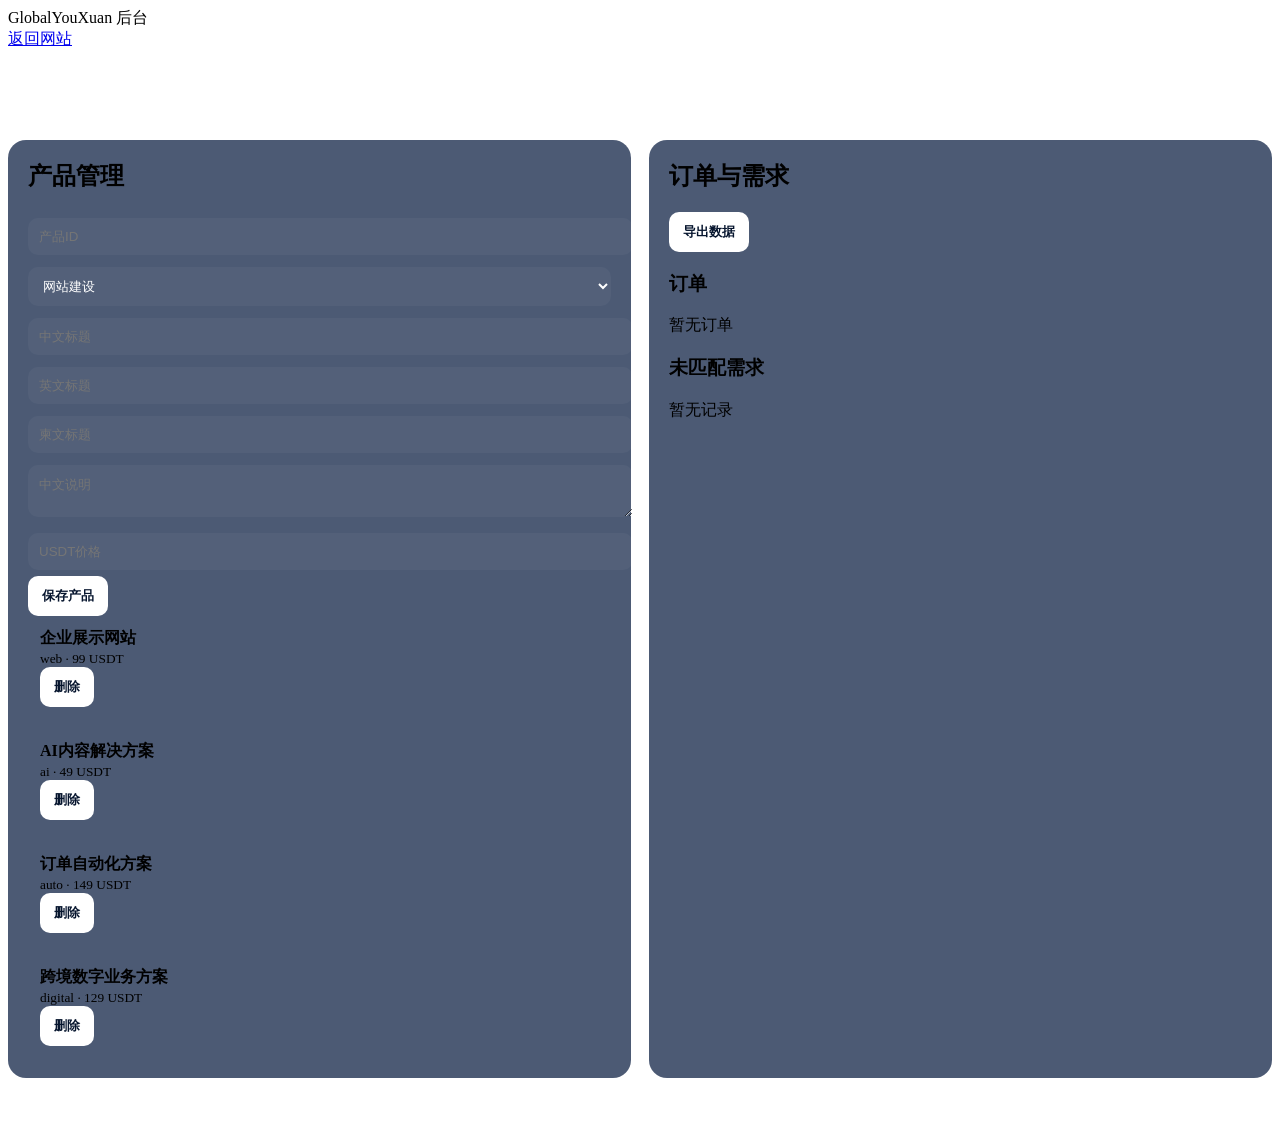
==== admin.html @ dd8f0b47 "Add files via upload" ====
<!doctype html><html lang="zh-CN"><head><meta charset="utf-8"><meta name="viewport" content="width=device-width,initial-scale=1"><title>GlobalYouXuan 后台</title><link rel="stylesheet" href="assets/style.css"><style>
.admin{padding:90px 0 40px}.admin-grid{display:grid;grid-template-columns:1fr 1fr;gap:18px}.panel{border:1px solid var(--line);border-radius:18px;padding:20px;background:rgba(7,27,63,.72)}.panel h2{margin-top:0}.panel input,.panel textarea,.panel select{width:100%;padding:11px;border-radius:10px;border:1px solid var(--line);background:rgba(255,255,255,.04);color:white;margin:6px 0}.panel button{padding:11px 14px;border-radius:10px;border:0;background:white;color:#06152e;font-weight:700}.list{display:grid;gap:10px}.row{border:1px solid var(--line);border-radius:12px;padding:12px}.row small{color:var(--muted)}@media(max-width:800px){.admin-grid{grid-template-columns:1fr}}
</style></head><body><header><div class="wrap"><div class="brand">GlobalYouXuan 后台</div><a href="index.html">返回网站</a></div></header><main class="admin"><div class="wrap"><div class="admin-grid">
<section class="panel"><h2>产品管理</h2><form id="productForm"><input name="id" placeholder="产品ID" required><select name="category"><option value="web">网站建设</option><option value="ai">人工智能</option><option value="auto">自动化运营</option><option value="digital">数字化方案</option></select><input name="titleZh" placeholder="中文标题" required><input name="titleEn" placeholder="英文标题"><input name="titleKm" placeholder="柬文标题"><textarea name="descZh" placeholder="中文说明"></textarea><input name="price" type="number" placeholder="USDT价格" required><button>保存产品</button></form><div class="list" id="productList"></div></section>
<section class="panel"><h2>订单与需求</h2><button onclick="exportData()">导出数据</button><h3>订单</h3><div class="list" id="orders"></div><h3>未匹配需求</h3><div class="list" id="demands"></div></section>
</div></div></main><script>
const seed=[{"id": "web-starter", "category": "web", "price": 99, "title": {"zh": "企业展示网站", "en": "Business Showcase Website", "km": "គេហទំព័របង្ហាញអាជីវកម្ម"}, "desc": {"zh": "适合品牌展示、联系方式、业务介绍与移动端访问。", "en": "For brand presentation, contact details, services and mobile access.", "km": "សម្រាប់បង្ហាញម៉ាក ព័ត៌មានទំនាក់ទំនង សេវាកម្ម និងការប្រើប្រាស់លើទូរស័ព្ទ។"}}, {"id": "ai-content", "category": "ai", "price": 49, "title": {"zh": "AI内容解决方案", "en": "AI Content Solution", "km": "ដំណោះស្រាយមាតិកា AI"}, "desc": {"zh": "用于文案、图片提示词、客服回复与内容生产。", "en": "For copywriting, image prompts, customer replies and content production.", "km": "សម្រាប់សរសេរមាតិកា prompt រូបភាព ឆ្លើយតបអតិថិជន និងផលិតមាតិកា។"}}, {"id": "automation-order", "category": "auto", "price": 149, "title": {"zh": "订单自动化方案", "en": "Order Automation Solution", "km": "ដំណោះស្រាយស្វ័យប្រវត្តិកម្មការបញ្ជាទិញ"}, "desc": {"zh": "自动收集需求、发送通知、整理订单与交付信息。", "en": "Collects requests, sends alerts and organises orders and delivery.", "km": "ប្រមូលតម្រូវការ ផ្ញើការជូនដំណឹង និងរៀបចំការបញ្ជាទិញ និងការបញ្ជូន។"}}, {"id": "digital-global", "category": "digital", "price": 129, "title": {"zh": "跨境数字业务方案", "en": "Cross-border Digital Business", "km": "ដំណោះស្រាយអាជីវកម្មឌីជីថលឆ្លងដែន"}, "desc": {"zh": "适合数字产品展示、咨询、下单与自动交付。", "en": "For digital product display, enquiry, ordering and delivery.", "km": "សម្រាប់បង្ហាញផលិតផលឌីជីថល សាកសួរ បញ្ជាទិញ និងបញ្ជូន។"}}];let products=JSON.parse(localStorage.getItem("gyx_products")||JSON.stringify(seed));
function save(){localStorage.setItem("gyx_products",JSON.stringify(products));render()}
function render(){document.getElementById("productList").innerHTML=products.map(p=>`<div class="row"><b>${p.title.zh}</b><br><small>${p.category} · ${p.price} USDT</small><br><button onclick="delP('${p.id}')">删除</button></div>`).join("");const orders=JSON.parse(localStorage.getItem("gyx_orders")||"[]");document.getElementById("orders").innerHTML=orders.length?orders.map(o=>`<div class="row"><b>${o.product||"咨询"}</b><br><small>${o.name||""} · ${o.contact||""}</small><p>${o.need||""}</p></div>`).join(""):"暂无订单";const d=JSON.parse(localStorage.getItem("gyx_demands")||"[]");document.getElementById("demands").innerHTML=d.length?d.map(x=>`<div class="row">${x.q}<br><small>${x.date}</small></div>`).join(""):"暂无记录"}
function delP(id){products=products.filter(p=>p.id!==id);save()}
document.getElementById("productForm").onsubmit=e=>{e.preventDefault();const f=new FormData(e.target);const p={id:f.get("id"),category:f.get("category"),price:Number(f.get("price")),title:{zh:f.get("titleZh"),en:f.get("titleEn")||f.get("titleZh"),km:f.get("titleKm")||f.get("titleZh")},desc:{zh:f.get("descZh"),en:f.get("descZh"),km:f.get("descZh")}};products=products.filter(x=>x.id!==p.id);products.push(p);save();e.target.reset()}
function exportData(){const data={products,orders:JSON.parse(localStorage.getItem("gyx_orders")||"[]"),demands:JSON.parse(localStorage.getItem("gyx_demands")||"[]")};const a=document.createElement("a");a.href=URL.createObjectURL(new Blob([JSON.stringify(data,null,2)],{type:"application/json"}));a.download="GlobalYouXuan-data.json";a.click()}
render()
</script></body></html>
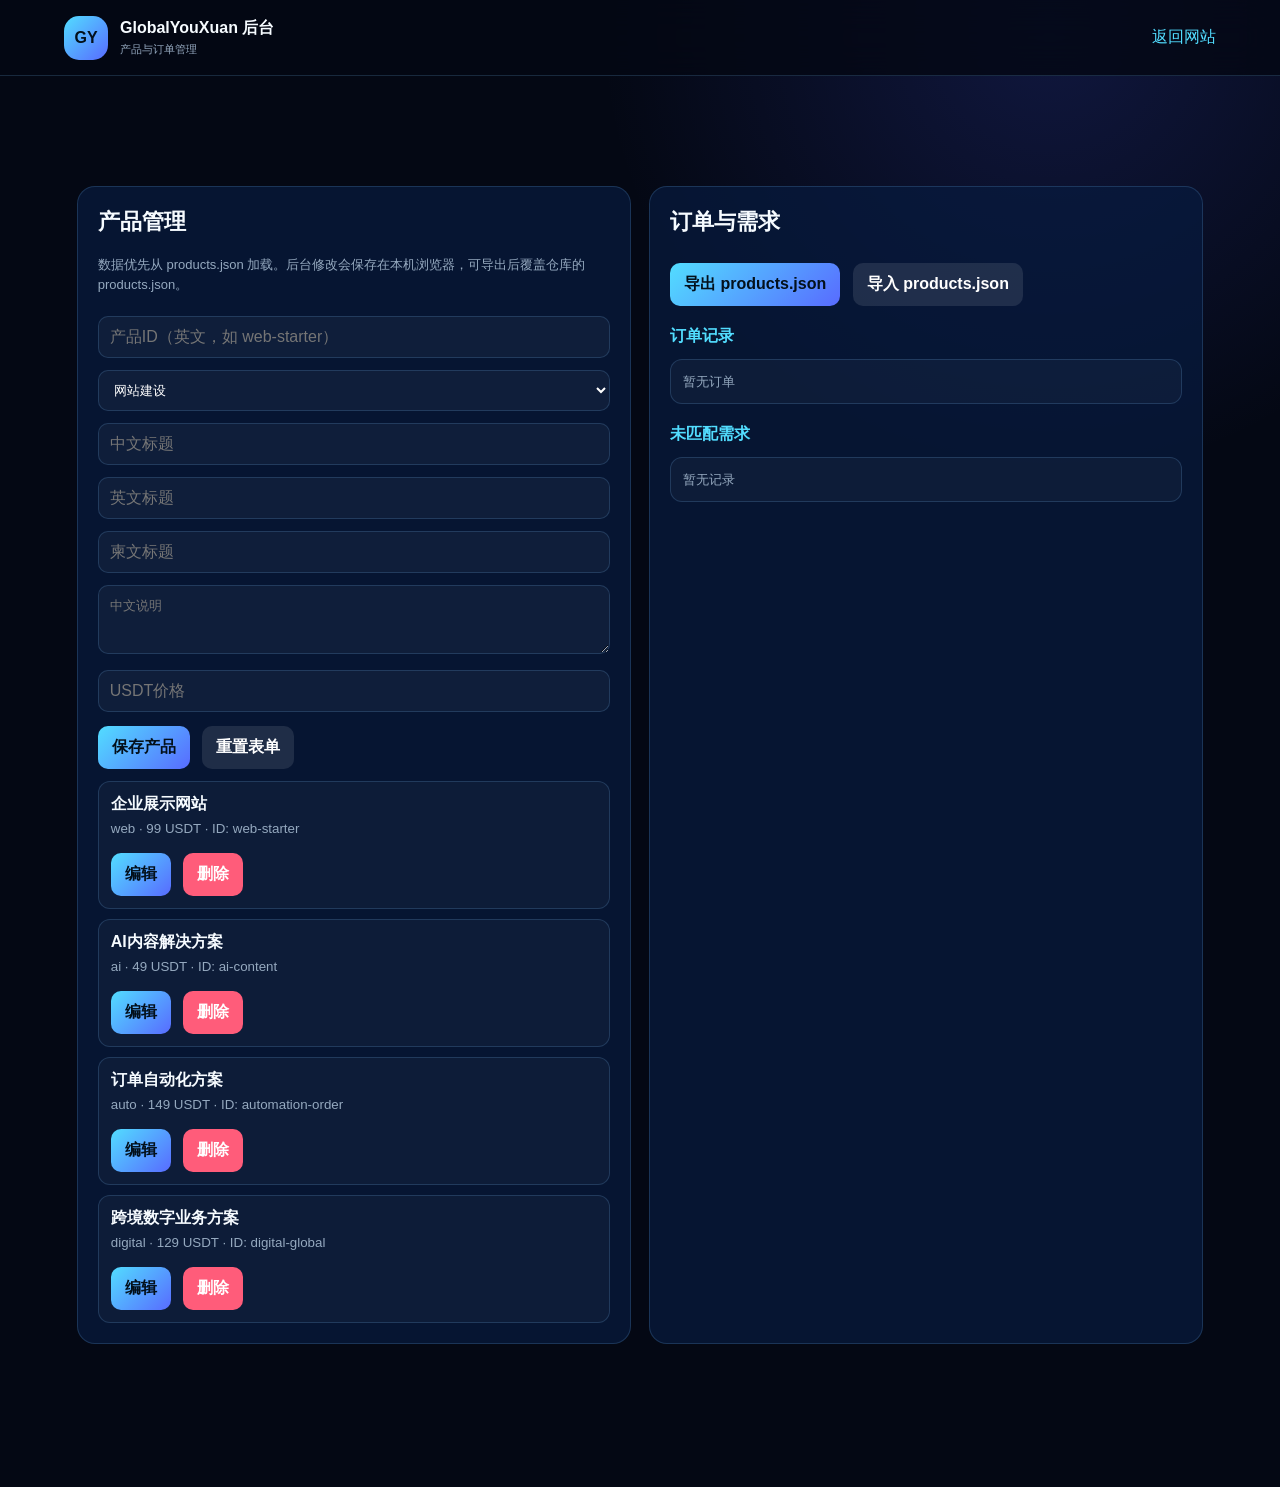
==== commit bdcb266f: "更新 admin.html" ====
--- a/admin.html
+++ b/admin.html
@@ -1,14 +1,200 @@
-<!doctype html><html lang="zh-CN"><head><meta charset="utf-8"><meta name="viewport" content="width=device-width,initial-scale=1"><title>GlobalYouXuan 后台</title><link rel="stylesheet" href="assets/style.css"><style>
-.admin{padding:90px 0 40px}.admin-grid{display:grid;grid-template-columns:1fr 1fr;gap:18px}.panel{border:1px solid var(--line);border-radius:18px;padding:20px;background:rgba(7,27,63,.72)}.panel h2{margin-top:0}.panel input,.panel textarea,.panel select{width:100%;padding:11px;border-radius:10px;border:1px solid var(--line);background:rgba(255,255,255,.04);color:white;margin:6px 0}.panel button{padding:11px 14px;border-radius:10px;border:0;background:white;color:#06152e;font-weight:700}.list{display:grid;gap:10px}.row{border:1px solid var(--line);border-radius:12px;padding:12px}.row small{color:var(--muted)}@media(max-width:800px){.admin-grid{grid-template-columns:1fr}}
-</style></head><body><header><div class="wrap"><div class="brand">GlobalYouXuan 后台</div><a href="index.html">返回网站</a></div></header><main class="admin"><div class="wrap"><div class="admin-grid">
-<section class="panel"><h2>产品管理</h2><form id="productForm"><input name="id" placeholder="产品ID" required><select name="category"><option value="web">网站建设</option><option value="ai">人工智能</option><option value="auto">自动化运营</option><option value="digital">数字化方案</option></select><input name="titleZh" placeholder="中文标题" required><input name="titleEn" placeholder="英文标题"><input name="titleKm" placeholder="柬文标题"><textarea name="descZh" placeholder="中文说明"></textarea><input name="price" type="number" placeholder="USDT价格" required><button>保存产品</button></form><div class="list" id="productList"></div></section>
-<section class="panel"><h2>订单与需求</h2><button onclick="exportData()">导出数据</button><h3>订单</h3><div class="list" id="orders"></div><h3>未匹配需求</h3><div class="list" id="demands"></div></section>
-</div></div></main><script>
-const seed=[{"id": "web-starter", "category": "web", "price": 99, "title": {"zh": "企业展示网站", "en": "Business Showcase Website", "km": "គេហទំព័របង្ហាញអាជីវកម្ម"}, "desc": {"zh": "适合品牌展示、联系方式、业务介绍与移动端访问。", "en": "For brand presentation, contact details, services and mobile access.", "km": "សម្រាប់បង្ហាញម៉ាក ព័ត៌មានទំនាក់ទំនង សេវាកម្ម និងការប្រើប្រាស់លើទូរស័ព្ទ។"}}, {"id": "ai-content", "category": "ai", "price": 49, "title": {"zh": "AI内容解决方案", "en": "AI Content Solution", "km": "ដំណោះស្រាយមាតិកា AI"}, "desc": {"zh": "用于文案、图片提示词、客服回复与内容生产。", "en": "For copywriting, image prompts, customer replies and content production.", "km": "សម្រាប់សរសេរមាតិកា prompt រូបភាព ឆ្លើយតបអតិថិជន និងផលិតមាតិកា។"}}, {"id": "automation-order", "category": "auto", "price": 149, "title": {"zh": "订单自动化方案", "en": "Order Automation Solution", "km": "ដំណោះស្រាយស្វ័យប្រវត្តិកម្មការបញ្ជាទិញ"}, "desc": {"zh": "自动收集需求、发送通知、整理订单与交付信息。", "en": "Collects requests, sends alerts and organises orders and delivery.", "km": "ប្រមូលតម្រូវការ ផ្ញើការជូនដំណឹង និងរៀបចំការបញ្ជាទិញ និងការបញ្ជូន។"}}, {"id": "digital-global", "category": "digital", "price": 129, "title": {"zh": "跨境数字业务方案", "en": "Cross-border Digital Business", "km": "ដំណោះស្រាយអាជីវកម្មឌីជីថលឆ្លងដែន"}, "desc": {"zh": "适合数字产品展示、咨询、下单与自动交付。", "en": "For digital product display, enquiry, ordering and delivery.", "km": "សម្រាប់បង្ហាញផលិតផលឌីជីថល សាកសួរ បញ្ជាទិញ និងបញ្ជូន។"}}];let products=JSON.parse(localStorage.getItem("gyx_products")||JSON.stringify(seed));
-function save(){localStorage.setItem("gyx_products",JSON.stringify(products));render()}
-function render(){document.getElementById("productList").innerHTML=products.map(p=>`<div class="row"><b>${p.title.zh}</b><br><small>${p.category} · ${p.price} USDT</small><br><button onclick="delP('${p.id}')">删除</button></div>`).join("");const orders=JSON.parse(localStorage.getItem("gyx_orders")||"[]");document.getElementById("orders").innerHTML=orders.length?orders.map(o=>`<div class="row"><b>${o.product||"咨询"}</b><br><small>${o.name||""} · ${o.contact||""}</small><p>${o.need||""}</p></div>`).join(""):"暂无订单";const d=JSON.parse(localStorage.getItem("gyx_demands")||"[]");document.getElementById("demands").innerHTML=d.length?d.map(x=>`<div class="row">${x.q}<br><small>${x.date}</small></div>`).join(""):"暂无记录"}
-function delP(id){products=products.filter(p=>p.id!==id);save()}
-document.getElementById("productForm").onsubmit=e=>{e.preventDefault();const f=new FormData(e.target);const p={id:f.get("id"),category:f.get("category"),price:Number(f.get("price")),title:{zh:f.get("titleZh"),en:f.get("titleEn")||f.get("titleZh"),km:f.get("titleKm")||f.get("titleZh")},desc:{zh:f.get("descZh"),en:f.get("descZh"),km:f.get("descZh")}};products=products.filter(x=>x.id!==p.id);products.push(p);save();e.target.reset()}
-function exportData(){const data={products,orders:JSON.parse(localStorage.getItem("gyx_orders")||"[]"),demands:JSON.parse(localStorage.getItem("gyx_demands")||"[]")};const a=document.createElement("a");a.href=URL.createObjectURL(new Blob([JSON.stringify(data,null,2)],{type:"application/json"}));a.download="GlobalYouXuan-data.json";a.click()}
-render()
-</script></body></html>+<!doctype html>
+<html lang="zh-CN">
+<head>
+<meta charset="utf-8">
+<meta name="viewport" content="width=device-width,initial-scale=1">
+<title>GlobalYouXuan 后台</title>
+<link rel="stylesheet" href="style.css">
+<style>
+.admin{padding:90px 0 40px}
+.admin-grid{display:grid;grid-template-columns:1fr 1fr;gap:18px}
+.panel{border:1px solid var(--line);border-radius:18px;padding:20px;background:rgba(7,27,63,.72)}
+.panel h2{margin-top:0;font-size:22px}
+.panel h3{margin:20px 0 10px;font-size:16px;color:var(--cyan)}
+.panel input,.panel textarea,.panel select{width:100%;padding:11px;border-radius:10px;border:1px solid var(--line);background:rgba(255,255,255,.04);color:white;margin:6px 0}
+.panel button{padding:11px 14px;border-radius:10px;border:0;background:linear-gradient(135deg,var(--cyan),var(--blue));color:#03101b;font-weight:700;cursor:pointer;margin-right:8px;margin-top:8px}
+.panel button.danger{background:#ff5c7a;color:#fff}
+.panel button.secondary{background:rgba(255,255,255,.1);color:#fff}
+.list{display:grid;gap:10px;margin-top:12px}
+.row{border:1px solid var(--line);border-radius:12px;padding:12px;background:rgba(255,255,255,.03)}
+.row b{display:block;margin-bottom:4px}
+.row small{color:var(--muted)}
+.row .actions{margin-top:8px}
+.tip{font-size:13px;color:var(--muted);margin:8px 0 16px;line-height:1.5}
+@media(max-width:800px){.admin-grid{grid-template-columns:1fr}}
+</style>
+</head>
+<body>
+<header class="topbar">
+  <div class="brand">
+    <span class="brand-mark">GY</span>
+    <span class="brand-text"><b>GlobalYouXuan 后台</b><small>产品与订单管理</small></span>
+  </div>
+  <a href="index.html" style="color:var(--cyan)">返回网站</a>
+</header>
+
+<main class="admin">
+  <div class="screen" style="padding-top:20px">
+    <div class="admin-grid">
+      <section class="panel">
+        <h2>产品管理</h2>
+        <p class="tip">数据优先从 products.json 加载。后台修改会保存在本机浏览器，可导出后覆盖仓库的 products.json。</p>
+        <form id="productForm">
+          <input name="id" placeholder="产品ID（英文，如 web-starter）" required>
+          <select name="category">
+            <option value="web">网站建设</option>
+            <option value="ai">人工智能</option>
+            <option value="auto">自动化运营</option>
+            <option value="digital">数字化方案</option>
+          </select>
+          <input name="titleZh" placeholder="中文标题" required>
+          <input name="titleEn" placeholder="英文标题">
+          <input name="titleKm" placeholder="柬文标题">
+          <textarea name="descZh" placeholder="中文说明" rows="3"></textarea>
+          <input name="price" type="number" placeholder="USDT价格" required min="0" step="1">
+          <button type="submit">保存产品</button>
+          <button type="button" class="secondary" id="btnReset">重置表单</button>
+        </form>
+        <div class="list" id="productList"></div>
+      </section>
+
+      <section class="panel">
+        <h2>订单与需求</h2>
+        <button type="button" onclick="exportData()">导出 products.json</button>
+        <button type="button" class="secondary" onclick="importFromFile()">导入 products.json</button>
+        <input type="file" id="importFile" accept=".json" style="display:none">
+        <h3>订单记录</h3>
+        <div class="list" id="orders"></div>
+        <h3>未匹配需求</h3>
+        <div class="list" id="demands"></div>
+      </section>
+    </div>
+  </div>
+</main>
+
+<script>
+const STORAGE_KEY = 'gyx_products_v2';
+const ORDERS_KEY = 'gyx_orders';
+const DEMANDS_KEY = 'gyx_demands';
+let products = [];
+
+async function loadProducts() {
+  const local = localStorage.getItem(STORAGE_KEY);
+  if (local) {
+    try { products = JSON.parse(local); render(); return; } catch(e) {}
+  }
+  try {
+    const res = await fetch('products.json?t=' + Date.now());
+    if (res.ok) {
+      products = await res.json();
+      localStorage.setItem(STORAGE_KEY, JSON.stringify(products));
+    }
+  } catch(e) { products = []; }
+  render();
+}
+
+function save() {
+  localStorage.setItem(STORAGE_KEY, JSON.stringify(products));
+  render();
+}
+
+function render() {
+  document.getElementById('productList').innerHTML = products.length
+    ? products.map(p => `
+      <div class="row">
+        <b>${p.title?.zh || p.id}</b>
+        <small>${p.category} · ${p.price} USDT · ID: ${p.id}</small>
+        <div class="actions">
+          <button type="button" onclick="editP('${p.id}')">编辑</button>
+          <button type="button" class="danger" onclick="delP('${p.id}')">删除</button>
+        </div>
+      </div>`).join('')
+    : '<div class="row"><small>暂无产品</small></div>';
+
+  const orders = JSON.parse(localStorage.getItem(ORDERS_KEY) || '[]');
+  document.getElementById('orders').innerHTML = orders.length
+    ? orders.map(o => `<div class="row"><b>${o.product || '咨询'}</b><br><small>${o.name || ''} · ${o.contact || ''}</small><p style="margin:6px 0 0;color:var(--muted)">${o.need || ''}</p></div>`).join('')
+    : '<div class="row"><small>暂无订单</small></div>';
+
+  const d = JSON.parse(localStorage.getItem(DEMANDS_KEY) || '[]');
+  document.getElementById('demands').innerHTML = d.length
+    ? d.map(x => `<div class="row">${x.q}<br><small>${x.date || ''}</small></div>`).join('')
+    : '<div class="row"><small>暂无记录</small></div>';
+}
+
+function delP(id) {
+  if (!confirm('确定删除？')) return;
+  products = products.filter(p => p.id !== id);
+  save();
+}
+
+function editP(id) {
+  const p = products.find(x => x.id === id);
+  if (!p) return;
+  const f = document.getElementById('productForm');
+  f.id.value = p.id;
+  f.category.value = p.category || 'web';
+  f.titleZh.value = p.title?.zh || '';
+  f.titleEn.value = p.title?.en || '';
+  f.titleKm.value = p.title?.km || '';
+  f.descZh.value = p.desc?.zh || '';
+  f.price.value = p.price || 0;
+  f.scrollIntoView({behavior:'smooth'});
+}
+
+document.getElementById('productForm').onsubmit = e => {
+  e.preventDefault();
+  const f = new FormData(e.target);
+  const p = {
+    id: String(f.get('id')).trim(),
+    category: f.get('category'),
+    price: Number(f.get('price')) || 0,
+    title: {
+      zh: f.get('titleZh'),
+      en: f.get('titleEn') || f.get('titleZh'),
+      km: f.get('titleKm') || f.get('titleZh')
+    },
+    desc: {
+      zh: f.get('descZh') || '',
+      en: f.get('descZh') || '',
+      km: f.get('descZh') || ''
+    }
+  };
+  products = products.filter(x => x.id !== p.id);
+  products.push(p);
+  save();
+  e.target.reset();
+  alert('已保存到本地。请点「导出 products.json」后覆盖仓库文件，主站才会永久更新。');
+};
+
+document.getElementById('btnReset').onclick = () => document.getElementById('productForm').reset();
+
+function exportData() {
+  const a = document.createElement('a');
+  a.href = URL.createObjectURL(new Blob([JSON.stringify(products, null, 2)], {type: 'application/json'}));
+  a.download = 'products.json';
+  a.click();
+}
+
+function importFromFile() {
+  document.getElementById('importFile').click();
+}
+
+document.getElementById('importFile').onchange = async e => {
+  const file = e.target.files[0];
+  if (!file) return;
+  try {
+    const data = JSON.parse(await file.text());
+    products = Array.isArray(data) ? data : (data.products || []);
+    save();
+    alert('导入成功，共 ' + products.length + ' 个产品');
+  } catch(err) {
+    alert('导入失败：JSON 格式错误');
+  }
+  e.target.value = '';
+};
+
+loadProducts();
+</script>
+</body>
+</html>
--- a/style.css
+++ b/style.css
@@ -0,0 +1,23 @@
+
+:root{--bg:#040814;--bg2:#07111f;--panel:#0a1728;--panel2:#0d2037;--line:rgba(120,194,255,.18);--text:#f6fbff;--muted:#95a9bf;--cyan:#52ddff;--blue:#586bff;--green:#63ffd5;--radius:28px}
+*{box-sizing:border-box}html{scroll-behavior:smooth}body{margin:0;background:radial-gradient(circle at 82% 2%,rgba(71,91,255,.18),transparent 25%),var(--bg);color:var(--text);font-family:-apple-system,BlinkMacSystemFont,"Segoe UI","PingFang SC","Microsoft YaHei",Arial,sans-serif}a{text-decoration:none;color:inherit}button,input{font:inherit}.topbar{position:sticky;top:0;z-index:50;height:76px;display:flex;align-items:center;justify-content:space-between;padding:0 clamp(16px,5vw,72px);background:rgba(4,8,20,.82);backdrop-filter:blur(18px);border-bottom:1px solid var(--line)}.brand{display:flex;align-items:center;gap:12px}.brand-mark{width:44px;height:44px;border-radius:15px;display:grid;place-items:center;background:linear-gradient(135deg,var(--cyan),var(--blue));color:#03101b;font-weight:900}.brand-text{display:flex;flex-direction:column}.brand-text small{font-size:11px;color:var(--muted);margin-top:3px}.topbar nav{display:flex;gap:26px;font-size:14px;color:#c8d7e6}.topbar nav a:hover{color:#fff}.langs{display:flex;gap:6px}.langs button{border:1px solid var(--line);background:transparent;color:#b7c8dc;border-radius:12px;padding:8px 10px;cursor:pointer}.langs button.active{background:#fff;color:#06101c}
+.screen{padding:clamp(72px,8vw,116px) clamp(18px,6vw,88px)}.dark{background:linear-gradient(180deg,rgba(9,24,43,.8),rgba(4,11,21,.95));border-top:1px solid var(--line);border-bottom:1px solid var(--line)}
+.hero{min-height:calc(100vh - 76px);display:grid;grid-template-columns:1.08fr .92fr;align-items:center;gap:52px}.badge{display:inline-flex;align-items:center;gap:10px;border:1px solid var(--line);border-radius:999px;padding:8px 12px;color:var(--cyan);font-size:11px;letter-spacing:.14em;font-weight:800;background:rgba(255,255,255,.03)}.badge i{width:7px;height:7px;border-radius:50%;background:var(--green);box-shadow:0 0 16px var(--green)}h1{font-size:clamp(48px,6.7vw,92px);line-height:.98;letter-spacing:-.05em;margin:24px 0}.hero-copy>p{font-size:clamp(17px,2vw,22px);line-height:1.75;color:var(--muted);max-width:720px;margin-bottom:28px}.hero-actions{display:flex;gap:12px;margin-bottom:22px}.primary-btn,.secondary-btn{display:inline-flex;justify-content:center;align-items:center;min-height:50px;border-radius:14px;padding:0 22px;font-weight:900}.primary-btn{background:linear-gradient(135deg,var(--cyan),var(--blue));color:#03101b}.secondary-btn{border:1px solid var(--line);background:rgba(255,255,255,.04)}.search-box{display:flex;align-items:center;gap:10px;padding:8px 8px 8px 18px;border-radius:20px;border:1px solid var(--line);background:rgba(255,255,255,.055);box-shadow:0 20px 60px rgba(0,0,0,.24)}.search-icon{font-size:25px;color:var(--cyan)}.search-box input{flex:1;min-width:0;background:transparent;border:0;outline:0;color:#fff;padding:15px 6px}.search-box button{border:0;border-radius:14px;padding:15px 22px;background:linear-gradient(135deg,var(--cyan),var(--blue));color:#03101b;font-weight:900;cursor:pointer}.quick{display:flex;flex-wrap:wrap;gap:9px;margin-top:14px}.quick button{border:1px solid var(--line);background:rgba(255,255,255,.035);color:#c5d5e6;border-radius:999px;padding:9px 12px;cursor:pointer}
+.hero-visual{display:flex;justify-content:center}.visual-panel{width:min(100%,520px);border:1px solid var(--line);border-radius:32px;padding:20px;background:linear-gradient(180deg,rgba(14,35,62,.88),rgba(6,17,31,.92));box-shadow:0 30px 100px rgba(0,0,0,.34)}.panel-top,.panel-bottom{display:flex;justify-content:space-between;align-items:center}.panel-top span{font-size:11px;letter-spacing:.18em;color:var(--cyan)}.panel-top b{font-size:11px;color:var(--green)}.globe-wrap{position:relative;display:grid;place-items:center;min-height:430px}.globe{position:relative;width:min(30vw,360px);aspect-ratio:1;border-radius:50%;background:radial-gradient(circle at 32% 28%,#5ce5ff 0 5%,transparent 15%),radial-gradient(circle at 62% 48%,rgba(82,221,255,.48) 0 4%,transparent 18%),radial-gradient(circle,#164f89 0 43%,#0a2847 68%,#020611 100%);box-shadow:inset -30px -28px 70px rgba(0,0,0,.65),0 0 80px rgba(82,221,255,.28);animation:float 6s ease-in-out infinite}.globe-grid{position:absolute;inset:0;border-radius:50%;background:repeating-linear-gradient(90deg,transparent 0 30px,rgba(119,209,255,.08) 31px 32px),repeating-linear-gradient(0deg,transparent 0 30px,rgba(119,209,255,.07) 31px 32px);mask-image:radial-gradient(circle,#000 61%,transparent 73%)}.orbit{position:absolute;border:1px solid rgba(82,221,255,.23);border-radius:50%}.orbit1{width:95%;height:40%;transform:rotate(14deg)}.orbit2{width:72%;height:100%;transform:rotate(67deg)}.dot{position:absolute;width:8px;height:8px;border-radius:50%;background:#fff;box-shadow:0 0 20px var(--cyan)}.d1{left:28%;top:32%}.d2{right:26%;top:29%}.d3{left:44%;bottom:23%}.d4{right:20%;bottom:42%}.floating-card{position:absolute;border:1px solid var(--line);background:rgba(5,18,34,.82);backdrop-filter:blur(10px);border-radius:15px;padding:10px 12px;display:flex;flex-direction:column}.floating-card small{color:var(--muted)}.floating-card b{margin-top:4px;color:#fff}.fc1{left:0;top:22%}.fc2{right:0;bottom:20%}.panel-bottom{gap:12px}.panel-bottom div{flex:1;display:flex;justify-content:space-between;border-top:1px solid var(--line);padding-top:16px}.panel-bottom span{color:var(--muted);font-size:12px}.panel-bottom b{font-size:13px}
+.section-title{max-width:760px;margin-bottom:34px}.section-title>span{font-size:11px;color:var(--cyan);letter-spacing:.18em;font-weight:800}.section-title h2{font-size:clamp(38px,5vw,64px);line-height:1.04;margin:16px 0}.section-title p{color:var(--muted);font-size:17px;line-height:1.7}
+.why-grid,.solution-grid{display:grid;grid-template-columns:repeat(3,1fr);gap:18px}.why-card,.solution-card{padding:24px;border:1px solid var(--line);border-radius:24px;background:rgba(255,255,255,.035)}.why-icon{width:48px;height:48px;display:grid;place-items:center;border-radius:16px;background:rgba(82,221,255,.1);color:var(--cyan);font-size:22px}.why-card h3,.solution-card h3{font-size:22px;margin:24px 0 10px}.why-card p,.solution-card p{color:var(--muted);line-height:1.7}
+.center-grid{display:grid;grid-template-columns:repeat(4,1fr);gap:18px}.center-card{min-height:310px;display:flex;flex-direction:column;padding:24px;border:1px solid var(--line);border-radius:var(--radius);background:linear-gradient(180deg,rgba(14,37,65,.9),rgba(7,19,34,.94));transition:.25s}.center-card:hover{transform:translateY(-7px);border-color:rgba(82,221,255,.58)}.card-head{display:flex;justify-content:space-between;align-items:center}.card-head span{font-size:11px;color:var(--cyan)}.card-head i{width:46px;height:46px;display:grid;place-items:center;border-radius:15px;background:rgba(82,221,255,.09);color:var(--cyan);font-style:normal;font-size:22px}.center-card h3{font-size:24px;margin:42px 0 10px}.center-card p{color:var(--muted);line-height:1.7}.center-card>b{margin-top:auto;color:var(--cyan)}
+.solution-card span{font-size:11px;color:var(--cyan);letter-spacing:.14em}.case-grid{display:grid;grid-template-columns:repeat(3,1fr);gap:18px}.case-card{overflow:hidden;border:1px solid var(--line);border-radius:26px;background:linear-gradient(180deg,rgba(14,37,65,.9),rgba(7,19,34,.94))}.case-visual{height:180px;background:radial-gradient(circle at 30% 30%,rgba(82,221,255,.55),transparent 16%),linear-gradient(135deg,#0d3155,#091223 70%);position:relative}.case-visual:after{content:"";position:absolute;inset:20px;border:1px solid rgba(255,255,255,.12);border-radius:18px}.case-body{padding:22px}.case-body span{font-size:11px;color:var(--cyan);letter-spacing:.14em}.case-body h3{font-size:23px;margin:16px 0 8px}.case-body p{color:var(--muted);line-height:1.7}
+.stats-grid{display:grid;grid-template-columns:repeat(4,1fr);gap:18px}.stats-grid div{padding:30px;border:1px solid var(--line);border-radius:24px;background:rgba(255,255,255,.035);display:flex;flex-direction:column}.stats-grid b{font-size:46px}.stats-grid span{color:var(--muted);margin-top:10px}
+.match-layout{display:grid;grid-template-columns:.9fr 1.1fr;gap:20px}.match-form,.result-panel{padding:26px;border:1px solid var(--line);border-radius:28px;background:linear-gradient(180deg,rgba(14,37,65,.9),rgba(7,19,34,.94))}.match-form h3{font-size:28px;margin-top:0}.result-panel{min-height:330px}.result-empty{height:100%;display:grid;place-items:center;align-content:center;text-align:center;color:var(--muted)}.result-empty span{width:72px;height:72px;display:grid;place-items:center;border-radius:24px;background:linear-gradient(135deg,var(--cyan),var(--blue));color:#03101b;font-size:26px;font-weight:900;margin-bottom:14px}.result-card h3{font-size:28px;margin:0 0 12px}.result-card p{color:var(--muted);line-height:1.7}.result-tags{display:flex;flex-wrap:wrap;gap:10px;margin-top:20px}.result-tags span{padding:10px 12px;border:1px solid var(--line);border-radius:12px;background:rgba(255,255,255,.03)}
+.contact{display:flex;justify-content:space-between;align-items:center;gap:30px;background:radial-gradient(circle at 18% 20%,rgba(82,221,255,.15),transparent 35%)}.contact h2{font-size:clamp(38px,5vw,64px);margin:20px 0 12px}.contact p{color:var(--muted);font-size:17px}.contact-list{display:flex;flex-wrap:wrap;gap:12px;margin-top:18px;color:#c8d7e6}.contact-list span{padding:10px 12px;border:1px solid var(--line);border-radius:12px}.contact>.primary-btn{min-width:180px}footer{display:flex;justify-content:space-between;gap:20px;padding:28px clamp(18px,6vw,88px);border-top:1px solid var(--line);color:var(--muted)}footer div{display:flex;flex-direction:column;gap:4px}footer b{color:#fff}
+.center-page{min-height:100vh}.center-hero{padding:80px clamp(18px,6vw,88px) 50px}.center-back{display:inline-block;color:var(--cyan);margin-bottom:24px}.center-hero h1{max-width:850px}.center-hero p{max-width:760px;color:var(--muted);font-size:18px;line-height:1.7}.tool-grid{display:grid;grid-template-columns:repeat(3,1fr);gap:18px;padding:0 clamp(18px,6vw,88px) 90px}.tool-card{padding:24px;border:1px solid var(--line);border-radius:24px;background:linear-gradient(180deg,rgba(14,37,65,.9),rgba(7,19,34,.94))}.tool-card h3{font-size:23px}.tool-card p{color:var(--muted);line-height:1.7}
+@keyframes float{50%{transform:translateY(-12px)}}
+@media(max-width:1020px){.topbar nav{display:none}.hero{grid-template-columns:1fr}.hero-visual{order:-1}.center-grid{grid-template-columns:repeat(2,1fr)}.why-grid,.solution-grid,.tool-grid{grid-template-columns:repeat(2,1fr)}.stats-grid{grid-template-columns:repeat(2,1fr)}}
+@media(max-width:680px){
+.topbar{height:68px;padding:0 14px}.brand-mark{width:40px;height:40px}.brand-text small{display:none}.langs{gap:3px}.langs button{padding:7px 8px;font-size:12px}
+.screen{padding:58px 18px}.hero{min-height:auto;display:flex;flex-direction:column;align-items:stretch;gap:28px;padding-top:34px}.hero-copy{order:1}.hero-visual{order:2}
+h1{font-size:43px;line-height:1.02;margin:20px 0}.hero-copy>p{font-size:16px;line-height:1.65}.hero-actions{flex-direction:column}.primary-btn,.secondary-btn{width:100%}.search-box{flex-wrap:wrap;padding:10px}.search-icon{display:none}.search-box input{width:100%;flex-basis:100%;padding:13px 10px}.search-box button{width:100%}
+.visual-panel{padding:14px;border-radius:24px}.globe-wrap{min-height:280px}.globe{width:min(68vw,270px)}.floating-card{font-size:11px}.fc1{left:-4px}.fc2{right:-4px}.panel-bottom{flex-direction:column}.panel-bottom div{width:100%}
+.section-title h2{font-size:40px}.section-title p{font-size:15px}.why-grid,.center-grid,.solution-grid,.case-grid,.stats-grid,.match-layout,.tool-grid{grid-template-columns:1fr}.center-card{min-height:245px}.stats-grid div{padding:24px}.contact,footer{flex-direction:column;align-items:flex-start}.contact>.primary-btn{width:100%}.center-hero{padding-top:58px}.tool-grid{padding-bottom:70px}
+}
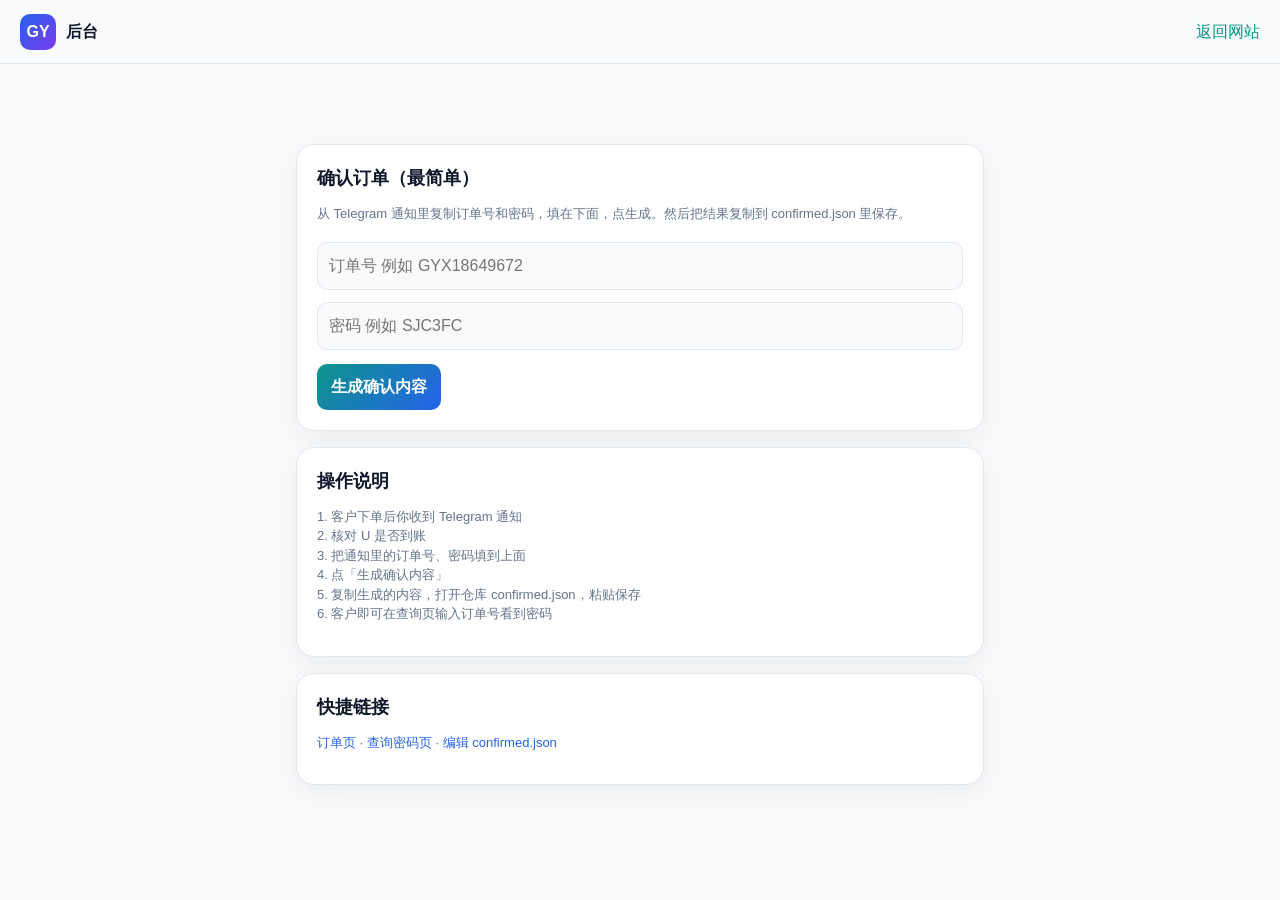
==== commit 19d6d453: "更新 admin.html" ====
--- a/admin.html
+++ b/admin.html
@@ -6,195 +6,71 @@
 <title>GlobalYouXuan 后台</title>
 <link rel="stylesheet" href="style.css">
 <style>
-.admin{padding:90px 0 40px}
-.admin-grid{display:grid;grid-template-columns:1fr 1fr;gap:18px}
-.panel{border:1px solid var(--line);border-radius:18px;padding:20px;background:rgba(7,27,63,.72)}
-.panel h2{margin-top:0;font-size:22px}
-.panel h3{margin:20px 0 10px;font-size:16px;color:var(--cyan)}
-.panel input,.panel textarea,.panel select{width:100%;padding:11px;border-radius:10px;border:1px solid var(--line);background:rgba(255,255,255,.04);color:white;margin:6px 0}
-.panel button{padding:11px 14px;border-radius:10px;border:0;background:linear-gradient(135deg,var(--cyan),var(--blue));color:#03101b;font-weight:700;cursor:pointer;margin-right:8px;margin-top:8px}
-.panel button.danger{background:#ff5c7a;color:#fff}
-.panel button.secondary{background:rgba(255,255,255,.1);color:#fff}
-.list{display:grid;gap:10px;margin-top:12px}
-.row{border:1px solid var(--line);border-radius:12px;padding:12px;background:rgba(255,255,255,.03)}
-.row b{display:block;margin-bottom:4px}
-.row small{color:var(--muted)}
-.row .actions{margin-top:8px}
-.tip{font-size:13px;color:var(--muted);margin:8px 0 16px;line-height:1.5}
-@media(max-width:800px){.admin-grid{grid-template-columns:1fr}}
+.admin{padding:80px 16px 40px;max-width:720px;margin:0 auto}
+.panel{border:1px solid var(--line);border-radius:18px;padding:20px;background:var(--card);margin-bottom:16px;box-shadow:var(--shadow)}
+.panel h2{margin:0 0 12px;font-size:18px}
+.panel input,.panel textarea{width:100%;padding:11px;border-radius:10px;border:1px solid var(--line);background:var(--bg);color:var(--text);margin:6px 0}
+.panel button{padding:11px 14px;border-radius:10px;border:0;background:linear-gradient(135deg,var(--cyan),var(--blue));color:#fff;font-weight:700;cursor:pointer;margin-right:8px;margin-top:8px}
+.tip{font-size:13px;color:var(--muted);line-height:1.5;margin:8px 0 12px}
+.out{background:var(--bg);border:1px solid var(--line);border-radius:10px;padding:12px;font-size:13px;word-break:break-all;margin-top:10px;display:none}
+.row{border:1px solid var(--line);border-radius:12px;padding:12px;margin-top:8px;font-size:14px}
 </style>
 </head>
 <body>
 <header class="topbar">
   <div class="brand">
     <span class="brand-mark">GY</span>
-    <span class="brand-text"><b>GlobalYouXuan 后台</b><small>产品与订单管理</small></span>
+    <span class="brand-text"><b>后台</b></span>
   </div>
   <a href="index.html" style="color:var(--cyan)">返回网站</a>
 </header>
 
 <main class="admin">
-  <div class="screen" style="padding-top:20px">
-    <div class="admin-grid">
-      <section class="panel">
-        <h2>产品管理</h2>
-        <p class="tip">数据优先从 products.json 加载。后台修改会保存在本机浏览器，可导出后覆盖仓库的 products.json。</p>
-        <form id="productForm">
-          <input name="id" placeholder="产品ID（英文，如 web-starter）" required>
-          <select name="category">
-            <option value="web">网站建设</option>
-            <option value="ai">人工智能</option>
-            <option value="auto">自动化运营</option>
-            <option value="digital">数字化方案</option>
-          </select>
-          <input name="titleZh" placeholder="中文标题" required>
-          <input name="titleEn" placeholder="英文标题">
-          <input name="titleKm" placeholder="柬文标题">
-          <textarea name="descZh" placeholder="中文说明" rows="3"></textarea>
-          <input name="price" type="number" placeholder="USDT价格" required min="0" step="1">
-          <button type="submit">保存产品</button>
-          <button type="button" class="secondary" id="btnReset">重置表单</button>
-        </form>
-        <div class="list" id="productList"></div>
-      </section>
+  <section class="panel">
+    <h2>确认订单（最简单）</h2>
+    <p class="tip">从 Telegram 通知里复制订单号和密码，填在下面，点生成。然后把结果复制到 confirmed.json 里保存。</p>
+    <input id="cid" placeholder="订单号 例如 GYX18649672">
+    <input id="cpwd" placeholder="密码 例如 SJC3FC">
+    <button type="button" onclick="makeConfirm()">生成确认内容</button>
+    <div class="out" id="out"></div>
+  </section>
 
-      <section class="panel">
-        <h2>订单与需求</h2>
-        <button type="button" onclick="exportData()">导出 products.json</button>
-        <button type="button" class="secondary" onclick="importFromFile()">导入 products.json</button>
-        <input type="file" id="importFile" accept=".json" style="display:none">
-        <h3>订单记录</h3>
-        <div class="list" id="orders"></div>
-        <h3>未匹配需求</h3>
-        <div class="list" id="demands"></div>
-      </section>
-    </div>
-  </div>
+  <section class="panel">
+    <h2>操作说明</h2>
+    <p class="tip">
+      1. 客户下单后你收到 Telegram 通知<br>
+      2. 核对 U 是否到账<br>
+      3. 把通知里的订单号、密码填到上面<br>
+      4. 点「生成确认内容」<br>
+      5. 复制生成的内容，打开仓库 confirmed.json，粘贴保存<br>
+      6. 客户即可在查询页输入订单号看到密码
+    </p>
+  </section>
+
+  <section class="panel">
+    <h2>快捷链接</h2>
+    <p class="tip">
+      <a href="order.html" style="color:var(--blue)">订单页</a> ·
+      <a href="query.html" style="color:var(--blue)">查询密码页</a> ·
+      <a href="https://github.com/slq520168-creator/globalyouxuan/blob/main/confirmed.json" style="color:var(--blue)">编辑 confirmed.json</a>
+    </p>
+  </section>
 </main>
 
 <script>
-const STORAGE_KEY = 'gyx_products_v2';
-const ORDERS_KEY = 'gyx_orders';
-const DEMANDS_KEY = 'gyx_demands';
-let products = [];
-
-async function loadProducts() {
-  const local = localStorage.getItem(STORAGE_KEY);
-  if (local) {
-    try { products = JSON.parse(local); render(); return; } catch(e) {}
+function makeConfirm(){
+  const id = document.getElementById('cid').value.trim();
+  const pwd = document.getElementById('cpwd').value.trim();
+  const out = document.getElementById('out');
+  if(!id || !pwd){
+    out.style.display = 'block';
+    out.textContent = '请填写订单号和密码';
+    return;
   }
-  try {
-    const res = await fetch('products.json?t=' + Date.now());
-    if (res.ok) {
-      products = await res.json();
-      localStorage.setItem(STORAGE_KEY, JSON.stringify(products));
-    }
-  } catch(e) { products = []; }
-  render();
+  const line = `{"id":"${id}","pwd":"${pwd}"}`;
+  out.style.display = 'block';
+  out.innerHTML = `把 confirmed.json 改成：<br><br>[${line}]<br><br>如果已有其他订单，就加在数组里：<br>[{之前的}, ${line}]`;
 }
-
-function save() {
-  localStorage.setItem(STORAGE_KEY, JSON.stringify(products));
-  render();
-}
-
-function render() {
-  document.getElementById('productList').innerHTML = products.length
-    ? products.map(p => `
-      <div class="row">
-        <b>${p.title?.zh || p.id}</b>
-        <small>${p.category} · ${p.price} USDT · ID: ${p.id}</small>
-        <div class="actions">
-          <button type="button" onclick="editP('${p.id}')">编辑</button>
-          <button type="button" class="danger" onclick="delP('${p.id}')">删除</button>
-        </div>
-      </div>`).join('')
-    : '<div class="row"><small>暂无产品</small></div>';
-
-  const orders = JSON.parse(localStorage.getItem(ORDERS_KEY) || '[]');
-  document.getElementById('orders').innerHTML = orders.length
-    ? orders.map(o => `<div class="row"><b>${o.product || '咨询'}</b><br><small>${o.name || ''} · ${o.contact || ''}</small><p style="margin:6px 0 0;color:var(--muted)">${o.need || ''}</p></div>`).join('')
-    : '<div class="row"><small>暂无订单</small></div>';
-
-  const d = JSON.parse(localStorage.getItem(DEMANDS_KEY) || '[]');
-  document.getElementById('demands').innerHTML = d.length
-    ? d.map(x => `<div class="row">${x.q}<br><small>${x.date || ''}</small></div>`).join('')
-    : '<div class="row"><small>暂无记录</small></div>';
-}
-
-function delP(id) {
-  if (!confirm('确定删除？')) return;
-  products = products.filter(p => p.id !== id);
-  save();
-}
-
-function editP(id) {
-  const p = products.find(x => x.id === id);
-  if (!p) return;
-  const f = document.getElementById('productForm');
-  f.id.value = p.id;
-  f.category.value = p.category || 'web';
-  f.titleZh.value = p.title?.zh || '';
-  f.titleEn.value = p.title?.en || '';
-  f.titleKm.value = p.title?.km || '';
-  f.descZh.value = p.desc?.zh || '';
-  f.price.value = p.price || 0;
-  f.scrollIntoView({behavior:'smooth'});
-}
-
-document.getElementById('productForm').onsubmit = e => {
-  e.preventDefault();
-  const f = new FormData(e.target);
-  const p = {
-    id: String(f.get('id')).trim(),
-    category: f.get('category'),
-    price: Number(f.get('price')) || 0,
-    title: {
-      zh: f.get('titleZh'),
-      en: f.get('titleEn') || f.get('titleZh'),
-      km: f.get('titleKm') || f.get('titleZh')
-    },
-    desc: {
-      zh: f.get('descZh') || '',
-      en: f.get('descZh') || '',
-      km: f.get('descZh') || ''
-    }
-  };
-  products = products.filter(x => x.id !== p.id);
-  products.push(p);
-  save();
-  e.target.reset();
-  alert('已保存到本地。请点「导出 products.json」后覆盖仓库文件，主站才会永久更新。');
-};
-
-document.getElementById('btnReset').onclick = () => document.getElementById('productForm').reset();
-
-function exportData() {
-  const a = document.createElement('a');
-  a.href = URL.createObjectURL(new Blob([JSON.stringify(products, null, 2)], {type: 'application/json'}));
-  a.download = 'products.json';
-  a.click();
-}
-
-function importFromFile() {
-  document.getElementById('importFile').click();
-}
-
-document.getElementById('importFile').onchange = async e => {
-  const file = e.target.files[0];
-  if (!file) return;
-  try {
-    const data = JSON.parse(await file.text());
-    products = Array.isArray(data) ? data : (data.products || []);
-    save();
-    alert('导入成功，共 ' + products.length + ' 个产品');
-  } catch(err) {
-    alert('导入失败：JSON 格式错误');
-  }
-  e.target.value = '';
-};
-
-loadProducts();
 </script>
 </body>
 </html>
--- a/style.css
+++ b/style.css
@@ -1,23 +1,293 @@
-
-:root{--bg:#040814;--bg2:#07111f;--panel:#0a1728;--panel2:#0d2037;--line:rgba(120,194,255,.18);--text:#f6fbff;--muted:#95a9bf;--cyan:#52ddff;--blue:#586bff;--green:#63ffd5;--radius:28px}
-*{box-sizing:border-box}html{scroll-behavior:smooth}body{margin:0;background:radial-gradient(circle at 82% 2%,rgba(71,91,255,.18),transparent 25%),var(--bg);color:var(--text);font-family:-apple-system,BlinkMacSystemFont,"Segoe UI","PingFang SC","Microsoft YaHei",Arial,sans-serif}a{text-decoration:none;color:inherit}button,input{font:inherit}.topbar{position:sticky;top:0;z-index:50;height:76px;display:flex;align-items:center;justify-content:space-between;padding:0 clamp(16px,5vw,72px);background:rgba(4,8,20,.82);backdrop-filter:blur(18px);border-bottom:1px solid var(--line)}.brand{display:flex;align-items:center;gap:12px}.brand-mark{width:44px;height:44px;border-radius:15px;display:grid;place-items:center;background:linear-gradient(135deg,var(--cyan),var(--blue));color:#03101b;font-weight:900}.brand-text{display:flex;flex-direction:column}.brand-text small{font-size:11px;color:var(--muted);margin-top:3px}.topbar nav{display:flex;gap:26px;font-size:14px;color:#c8d7e6}.topbar nav a:hover{color:#fff}.langs{display:flex;gap:6px}.langs button{border:1px solid var(--line);background:transparent;color:#b7c8dc;border-radius:12px;padding:8px 10px;cursor:pointer}.langs button.active{background:#fff;color:#06101c}
-.screen{padding:clamp(72px,8vw,116px) clamp(18px,6vw,88px)}.dark{background:linear-gradient(180deg,rgba(9,24,43,.8),rgba(4,11,21,.95));border-top:1px solid var(--line);border-bottom:1px solid var(--line)}
-.hero{min-height:calc(100vh - 76px);display:grid;grid-template-columns:1.08fr .92fr;align-items:center;gap:52px}.badge{display:inline-flex;align-items:center;gap:10px;border:1px solid var(--line);border-radius:999px;padding:8px 12px;color:var(--cyan);font-size:11px;letter-spacing:.14em;font-weight:800;background:rgba(255,255,255,.03)}.badge i{width:7px;height:7px;border-radius:50%;background:var(--green);box-shadow:0 0 16px var(--green)}h1{font-size:clamp(48px,6.7vw,92px);line-height:.98;letter-spacing:-.05em;margin:24px 0}.hero-copy>p{font-size:clamp(17px,2vw,22px);line-height:1.75;color:var(--muted);max-width:720px;margin-bottom:28px}.hero-actions{display:flex;gap:12px;margin-bottom:22px}.primary-btn,.secondary-btn{display:inline-flex;justify-content:center;align-items:center;min-height:50px;border-radius:14px;padding:0 22px;font-weight:900}.primary-btn{background:linear-gradient(135deg,var(--cyan),var(--blue));color:#03101b}.secondary-btn{border:1px solid var(--line);background:rgba(255,255,255,.04)}.search-box{display:flex;align-items:center;gap:10px;padding:8px 8px 8px 18px;border-radius:20px;border:1px solid var(--line);background:rgba(255,255,255,.055);box-shadow:0 20px 60px rgba(0,0,0,.24)}.search-icon{font-size:25px;color:var(--cyan)}.search-box input{flex:1;min-width:0;background:transparent;border:0;outline:0;color:#fff;padding:15px 6px}.search-box button{border:0;border-radius:14px;padding:15px 22px;background:linear-gradient(135deg,var(--cyan),var(--blue));color:#03101b;font-weight:900;cursor:pointer}.quick{display:flex;flex-wrap:wrap;gap:9px;margin-top:14px}.quick button{border:1px solid var(--line);background:rgba(255,255,255,.035);color:#c5d5e6;border-radius:999px;padding:9px 12px;cursor:pointer}
-.hero-visual{display:flex;justify-content:center}.visual-panel{width:min(100%,520px);border:1px solid var(--line);border-radius:32px;padding:20px;background:linear-gradient(180deg,rgba(14,35,62,.88),rgba(6,17,31,.92));box-shadow:0 30px 100px rgba(0,0,0,.34)}.panel-top,.panel-bottom{display:flex;justify-content:space-between;align-items:center}.panel-top span{font-size:11px;letter-spacing:.18em;color:var(--cyan)}.panel-top b{font-size:11px;color:var(--green)}.globe-wrap{position:relative;display:grid;place-items:center;min-height:430px}.globe{position:relative;width:min(30vw,360px);aspect-ratio:1;border-radius:50%;background:radial-gradient(circle at 32% 28%,#5ce5ff 0 5%,transparent 15%),radial-gradient(circle at 62% 48%,rgba(82,221,255,.48) 0 4%,transparent 18%),radial-gradient(circle,#164f89 0 43%,#0a2847 68%,#020611 100%);box-shadow:inset -30px -28px 70px rgba(0,0,0,.65),0 0 80px rgba(82,221,255,.28);animation:float 6s ease-in-out infinite}.globe-grid{position:absolute;inset:0;border-radius:50%;background:repeating-linear-gradient(90deg,transparent 0 30px,rgba(119,209,255,.08) 31px 32px),repeating-linear-gradient(0deg,transparent 0 30px,rgba(119,209,255,.07) 31px 32px);mask-image:radial-gradient(circle,#000 61%,transparent 73%)}.orbit{position:absolute;border:1px solid rgba(82,221,255,.23);border-radius:50%}.orbit1{width:95%;height:40%;transform:rotate(14deg)}.orbit2{width:72%;height:100%;transform:rotate(67deg)}.dot{position:absolute;width:8px;height:8px;border-radius:50%;background:#fff;box-shadow:0 0 20px var(--cyan)}.d1{left:28%;top:32%}.d2{right:26%;top:29%}.d3{left:44%;bottom:23%}.d4{right:20%;bottom:42%}.floating-card{position:absolute;border:1px solid var(--line);background:rgba(5,18,34,.82);backdrop-filter:blur(10px);border-radius:15px;padding:10px 12px;display:flex;flex-direction:column}.floating-card small{color:var(--muted)}.floating-card b{margin-top:4px;color:#fff}.fc1{left:0;top:22%}.fc2{right:0;bottom:20%}.panel-bottom{gap:12px}.panel-bottom div{flex:1;display:flex;justify-content:space-between;border-top:1px solid var(--line);padding-top:16px}.panel-bottom span{color:var(--muted);font-size:12px}.panel-bottom b{font-size:13px}
-.section-title{max-width:760px;margin-bottom:34px}.section-title>span{font-size:11px;color:var(--cyan);letter-spacing:.18em;font-weight:800}.section-title h2{font-size:clamp(38px,5vw,64px);line-height:1.04;margin:16px 0}.section-title p{color:var(--muted);font-size:17px;line-height:1.7}
-.why-grid,.solution-grid{display:grid;grid-template-columns:repeat(3,1fr);gap:18px}.why-card,.solution-card{padding:24px;border:1px solid var(--line);border-radius:24px;background:rgba(255,255,255,.035)}.why-icon{width:48px;height:48px;display:grid;place-items:center;border-radius:16px;background:rgba(82,221,255,.1);color:var(--cyan);font-size:22px}.why-card h3,.solution-card h3{font-size:22px;margin:24px 0 10px}.why-card p,.solution-card p{color:var(--muted);line-height:1.7}
-.center-grid{display:grid;grid-template-columns:repeat(4,1fr);gap:18px}.center-card{min-height:310px;display:flex;flex-direction:column;padding:24px;border:1px solid var(--line);border-radius:var(--radius);background:linear-gradient(180deg,rgba(14,37,65,.9),rgba(7,19,34,.94));transition:.25s}.center-card:hover{transform:translateY(-7px);border-color:rgba(82,221,255,.58)}.card-head{display:flex;justify-content:space-between;align-items:center}.card-head span{font-size:11px;color:var(--cyan)}.card-head i{width:46px;height:46px;display:grid;place-items:center;border-radius:15px;background:rgba(82,221,255,.09);color:var(--cyan);font-style:normal;font-size:22px}.center-card h3{font-size:24px;margin:42px 0 10px}.center-card p{color:var(--muted);line-height:1.7}.center-card>b{margin-top:auto;color:var(--cyan)}
-.solution-card span{font-size:11px;color:var(--cyan);letter-spacing:.14em}.case-grid{display:grid;grid-template-columns:repeat(3,1fr);gap:18px}.case-card{overflow:hidden;border:1px solid var(--line);border-radius:26px;background:linear-gradient(180deg,rgba(14,37,65,.9),rgba(7,19,34,.94))}.case-visual{height:180px;background:radial-gradient(circle at 30% 30%,rgba(82,221,255,.55),transparent 16%),linear-gradient(135deg,#0d3155,#091223 70%);position:relative}.case-visual:after{content:"";position:absolute;inset:20px;border:1px solid rgba(255,255,255,.12);border-radius:18px}.case-body{padding:22px}.case-body span{font-size:11px;color:var(--cyan);letter-spacing:.14em}.case-body h3{font-size:23px;margin:16px 0 8px}.case-body p{color:var(--muted);line-height:1.7}
-.stats-grid{display:grid;grid-template-columns:repeat(4,1fr);gap:18px}.stats-grid div{padding:30px;border:1px solid var(--line);border-radius:24px;background:rgba(255,255,255,.035);display:flex;flex-direction:column}.stats-grid b{font-size:46px}.stats-grid span{color:var(--muted);margin-top:10px}
-.match-layout{display:grid;grid-template-columns:.9fr 1.1fr;gap:20px}.match-form,.result-panel{padding:26px;border:1px solid var(--line);border-radius:28px;background:linear-gradient(180deg,rgba(14,37,65,.9),rgba(7,19,34,.94))}.match-form h3{font-size:28px;margin-top:0}.result-panel{min-height:330px}.result-empty{height:100%;display:grid;place-items:center;align-content:center;text-align:center;color:var(--muted)}.result-empty span{width:72px;height:72px;display:grid;place-items:center;border-radius:24px;background:linear-gradient(135deg,var(--cyan),var(--blue));color:#03101b;font-size:26px;font-weight:900;margin-bottom:14px}.result-card h3{font-size:28px;margin:0 0 12px}.result-card p{color:var(--muted);line-height:1.7}.result-tags{display:flex;flex-wrap:wrap;gap:10px;margin-top:20px}.result-tags span{padding:10px 12px;border:1px solid var(--line);border-radius:12px;background:rgba(255,255,255,.03)}
-.contact{display:flex;justify-content:space-between;align-items:center;gap:30px;background:radial-gradient(circle at 18% 20%,rgba(82,221,255,.15),transparent 35%)}.contact h2{font-size:clamp(38px,5vw,64px);margin:20px 0 12px}.contact p{color:var(--muted);font-size:17px}.contact-list{display:flex;flex-wrap:wrap;gap:12px;margin-top:18px;color:#c8d7e6}.contact-list span{padding:10px 12px;border:1px solid var(--line);border-radius:12px}.contact>.primary-btn{min-width:180px}footer{display:flex;justify-content:space-between;gap:20px;padding:28px clamp(18px,6vw,88px);border-top:1px solid var(--line);color:var(--muted)}footer div{display:flex;flex-direction:column;gap:4px}footer b{color:#fff}
-.center-page{min-height:100vh}.center-hero{padding:80px clamp(18px,6vw,88px) 50px}.center-back{display:inline-block;color:var(--cyan);margin-bottom:24px}.center-hero h1{max-width:850px}.center-hero p{max-width:760px;color:var(--muted);font-size:18px;line-height:1.7}.tool-grid{display:grid;grid-template-columns:repeat(3,1fr);gap:18px;padding:0 clamp(18px,6vw,88px) 90px}.tool-card{padding:24px;border:1px solid var(--line);border-radius:24px;background:linear-gradient(180deg,rgba(14,37,65,.9),rgba(7,19,34,.94))}.tool-card h3{font-size:23px}.tool-card p{color:var(--muted);line-height:1.7}
-@keyframes float{50%{transform:translateY(-12px)}}
-@media(max-width:1020px){.topbar nav{display:none}.hero{grid-template-columns:1fr}.hero-visual{order:-1}.center-grid{grid-template-columns:repeat(2,1fr)}.why-grid,.solution-grid,.tool-grid{grid-template-columns:repeat(2,1fr)}.stats-grid{grid-template-columns:repeat(2,1fr)}}
-@media(max-width:680px){
-.topbar{height:68px;padding:0 14px}.brand-mark{width:40px;height:40px}.brand-text small{display:none}.langs{gap:3px}.langs button{padding:7px 8px;font-size:12px}
-.screen{padding:58px 18px}.hero{min-height:auto;display:flex;flex-direction:column;align-items:stretch;gap:28px;padding-top:34px}.hero-copy{order:1}.hero-visual{order:2}
-h1{font-size:43px;line-height:1.02;margin:20px 0}.hero-copy>p{font-size:16px;line-height:1.65}.hero-actions{flex-direction:column}.primary-btn,.secondary-btn{width:100%}.search-box{flex-wrap:wrap;padding:10px}.search-icon{display:none}.search-box input{width:100%;flex-basis:100%;padding:13px 10px}.search-box button{width:100%}
-.visual-panel{padding:14px;border-radius:24px}.globe-wrap{min-height:280px}.globe{width:min(68vw,270px)}.floating-card{font-size:11px}.fc1{left:-4px}.fc2{right:-4px}.panel-bottom{flex-direction:column}.panel-bottom div{width:100%}
-.section-title h2{font-size:40px}.section-title p{font-size:15px}.why-grid,.center-grid,.solution-grid,.case-grid,.stats-grid,.match-layout,.tool-grid{grid-template-columns:1fr}.center-card{min-height:245px}.stats-grid div{padding:24px}.contact,footer{flex-direction:column;align-items:flex-start}.contact>.primary-btn{width:100%}.center-hero{padding-top:58px}.tool-grid{padding-bottom:70px}
-}
+:root {
+  --bg: #f8fafc;
+  --bg2: #ffffff;
+  --text: #0f172a;
+  --muted: #64748b;
+  --line: #e2e8f0;
+  --cyan: #0d9488;
+  --blue: #2563eb;
+  --purple: #7c3aed;
+  --orange: #f59e0b;
+  --card: #ffffff;
+  --shadow: 0 8px 30px rgba(0,0,0,.06);
+}
+
+@media (prefers-color-scheme: dark) {
+  :root {
+    --bg: #0b1220;
+    --bg2: #111827;
+    --text: #f1f5f9;
+    --muted: #94a3b8;
+    --line: #1e293b;
+    --card: #111827;
+    --shadow: 0 8px 30px rgba(0,0,0,.35);
+  }
+}
+
+* { box-sizing: border-box; }
+html { scroll-behavior: smooth; }
+body {
+  margin: 0;
+  background: var(--bg);
+  color: var(--text);
+  font-family: -apple-system, BlinkMacSystemFont, "Segoe UI", "PingFang SC", "Microsoft YaHei", Arial, sans-serif;
+  line-height: 1.5;
+}
+a { text-decoration: none; color: inherit; }
+button, input { font: inherit; }
+
+.topbar {
+  position: sticky; top: 0; z-index: 50;
+  height: 64px;
+  display: flex; align-items: center; justify-content: space-between;
+  padding: 0 20px;
+  background: color-mix(in srgb, var(--bg) 90%, transparent);
+  backdrop-filter: blur(12px);
+  border-bottom: 1px solid var(--line);
+}
+.brand { display: flex; align-items: center; gap: 10px; }
+.brand-mark {
+  width: 36px; height: 36px; border-radius: 10px;
+  display: grid; place-items: center;
+  background: linear-gradient(135deg, var(--blue), var(--purple));
+  color: #fff; font-weight: 800; font-size: 16px;
+}
+.brand-name { font-weight: 700; font-size: 16px; }
+
+.lang-select { position: relative; }
+.lang-btn {
+  border: 1px solid var(--line);
+  background: var(--card);
+  color: var(--text);
+  border-radius: 10px;
+  padding: 8px 12px;
+  cursor: pointer;
+  font-size: 13px;
+}
+.lang-menu {
+  display: none;
+  position: absolute; right: 0; top: calc(100% + 6px);
+  background: var(--card);
+  border: 1px solid var(--line);
+  border-radius: 12px;
+  padding: 6px;
+  min-width: 120px;
+  box-shadow: var(--shadow);
+}
+.lang-menu.open { display: grid; }
+.lang-menu button {
+  border: 0; background: transparent;
+  text-align: left; padding: 10px 12px;
+  border-radius: 8px; color: var(--text); cursor: pointer;
+}
+.lang-menu button:hover { background: var(--bg); }
+
+.hero {
+  position: relative;
+  min-height: calc(100vh - 64px);
+  display: flex; align-items: center; justify-content: center;
+  padding: 40px 20px 60px;
+  overflow: hidden;
+}
+.hero-bg {
+  position: absolute; inset: 0;
+  background:
+    radial-gradient(ellipse 130% 100% at 50% -50%, rgba(37, 99, 235, 0.32), transparent 48%),
+    radial-gradient(ellipse 90% 70% at 95% 20%, rgba(124, 58, 237, 0.2), transparent 42%),
+    radial-gradient(ellipse 80% 60% at 0% 85%, rgba(13, 148, 136, 0.16), transparent 42%),
+    radial-gradient(circle at 50% 100%, rgba(226, 232, 240, 0.8), transparent 55%),
+    linear-gradient(180deg, #e8f1ff 0%, #f8fafc 50%, #f1f5f9 100%);
+  pointer-events: none;
+}
+@media (prefers-color-scheme: dark) {
+  .hero-bg {
+    background:
+      radial-gradient(ellipse 130% 100% at 50% -50%, rgba(37, 99, 235, 0.45), transparent 48%),
+      radial-gradient(ellipse 90% 70% at 95% 20%, rgba(124, 58, 237, 0.3), transparent 42%),
+      radial-gradient(ellipse 80% 60% at 0% 85%, rgba(13, 148, 136, 0.22), transparent 42%),
+      radial-gradient(circle at 50% 110%, rgba(2, 6, 23, 0.95), transparent 50%),
+      linear-gradient(180deg, #020617 0%, #0b1220 55%, #0f172a 100%);
+  }
+}
+.hero-content {
+  position: relative;
+  width: min(100%, 720px);
+  text-align: center;
+}
+.hero h1 {
+  font-size: clamp(32px, 7vw, 48px);
+  line-height: 1.2;
+  margin: 0 0 12px;
+  letter-spacing: -0.02em;
+}
+.hero-content > p {
+  color: var(--muted);
+  font-size: 16px;
+  margin: 0 0 28px;
+}
+
+.search-box {
+  display: flex; align-items: center; gap: 10px;
+  background: var(--card);
+  border: 1px solid var(--line);
+  border-radius: 999px;
+  padding: 6px 6px 6px 18px;
+  box-shadow: var(--shadow);
+  margin-bottom: 28px;
+}
+.search-icon { color: var(--blue); font-size: 16px; }
+.search-box input {
+  flex: 1; min-width: 0;
+  border: 0; outline: 0;
+  background: transparent;
+  color: var(--text);
+  padding: 12px 0;
+  font-size: 15px;
+}
+.search-box button {
+  border: 0;
+  width: 44px; height: 44px;
+  border-radius: 50%;
+  background: linear-gradient(135deg, var(--blue), var(--purple));
+  color: #fff;
+  cursor: pointer;
+  display: grid; place-items: center;
+  font-size: 16px;
+}
+
+.entry-grid {
+  display: grid;
+  grid-template-columns: 1fr 1fr;
+  gap: 14px;
+}
+.entry-card {
+  background: var(--card);
+  border: 1px solid var(--line);
+  border-radius: 20px;
+  padding: 24px 16px;
+  text-align: center;
+  box-shadow: 0 10px 30px rgba(0,0,0,.05);
+  transition: transform .2s, box-shadow .2s;
+}
+.entry-card:hover {
+  transform: translateY(-4px);
+  box-shadow: 0 16px 40px rgba(0,0,0,.08);
+}
+.entry-icon {
+  font-size: 30px;
+  margin-bottom: 12px;
+  line-height: 1;
+}
+.entry-card h3 {
+  margin: 0;
+  font-size: 15px;
+  font-weight: 600;
+}
+.entry-card.c1 { border-color: rgba(37,99,235,.25); }
+.entry-card.c2 { border-color: rgba(124,58,237,.25); }
+.entry-card.c3 { border-color: rgba(13,148,136,.25); }
+.entry-card.c4 { border-color: rgba(245,158,11,.25); }
+
+.match-section, .contact-section {
+  padding: 50px 20px;
+}
+.section-inner { width: min(100%, 720px); margin: 0 auto; }
+.match-section h2, .contact-section h2 {
+  font-size: 24px;
+  margin: 0 0 20px;
+  text-align: center;
+}
+.match-box {
+  background: var(--card);
+  border: 1px solid var(--line);
+  border-radius: 20px;
+  padding: 20px;
+  box-shadow: var(--shadow);
+}
+.match-box .search-box { margin-bottom: 14px; }
+.match-box .search-box button {
+  width: auto;
+  border-radius: 999px;
+  padding: 0 18px;
+  font-size: 14px;
+  font-weight: 600;
+}
+.quick {
+  display: flex; flex-wrap: wrap; gap: 8px;
+  margin-bottom: 16px;
+}
+.quick button {
+  border: 1px solid var(--line);
+  background: var(--bg);
+  color: var(--muted);
+  border-radius: 999px;
+  padding: 8px 14px;
+  font-size: 13px;
+  cursor: pointer;
+}
+.result-panel {
+  min-height: 140px;
+  border-top: 1px solid var(--line);
+  padding-top: 16px;
+}
+.result-empty {
+  text-align: center;
+  color: var(--muted);
+  padding: 20px 0;
+}
+.result-empty span {
+  display: inline-grid; place-items: center;
+  width: 48px; height: 48px;
+  border-radius: 14px;
+  background: linear-gradient(135deg, var(--blue), var(--purple));
+  color: #fff; font-weight: 800;
+  margin-bottom: 10px;
+}
+.result-card h3 { margin: 0 0 8px; font-size: 18px; }
+.result-card p { color: var(--muted); font-size: 14px; margin: 0 0 12px; }
+.result-tags { display: flex; flex-wrap: wrap; gap: 8px; }
+.result-tags span {
+  padding: 6px 12px;
+  border-radius: 10px;
+  background: var(--bg);
+  border: 1px solid var(--line);
+  font-size: 13px;
+}
+
+.contact-inner {
+  text-align: center;
+  background: var(--card);
+  border: 1px solid var(--line);
+  border-radius: 20px;
+  padding: 32px 20px;
+  box-shadow: var(--shadow);
+}
+.contact-inner p { color: var(--muted); margin: 0 0 16px; }
+.contact-ways {
+  display: flex; flex-wrap: wrap; justify-content: center; gap: 12px;
+}
+.contact-ways a {
+  padding: 10px 16px;
+  border-radius: 12px;
+  border: 1px solid var(--line);
+  background: var(--bg);
+  font-size: 14px;
+  color: var(--text);
+}
+
+footer {
+  display: flex; justify-content: space-between; align-items: center;
+  padding: 20px;
+  border-top: 1px solid var(--line);
+  color: var(--muted);
+  font-size: 13px;
+}
+footer b { color: var(--text); }
+
+@media (max-width: 480px) {
+  .hero h1 { font-size: 28px; }
+  .entry-grid { gap: 10px; }
+  .entry-card { padding: 18px 12px; }
+  .entry-icon { font-size: 24px; }
+  .entry-card h3 { font-size: 14px; }
+}
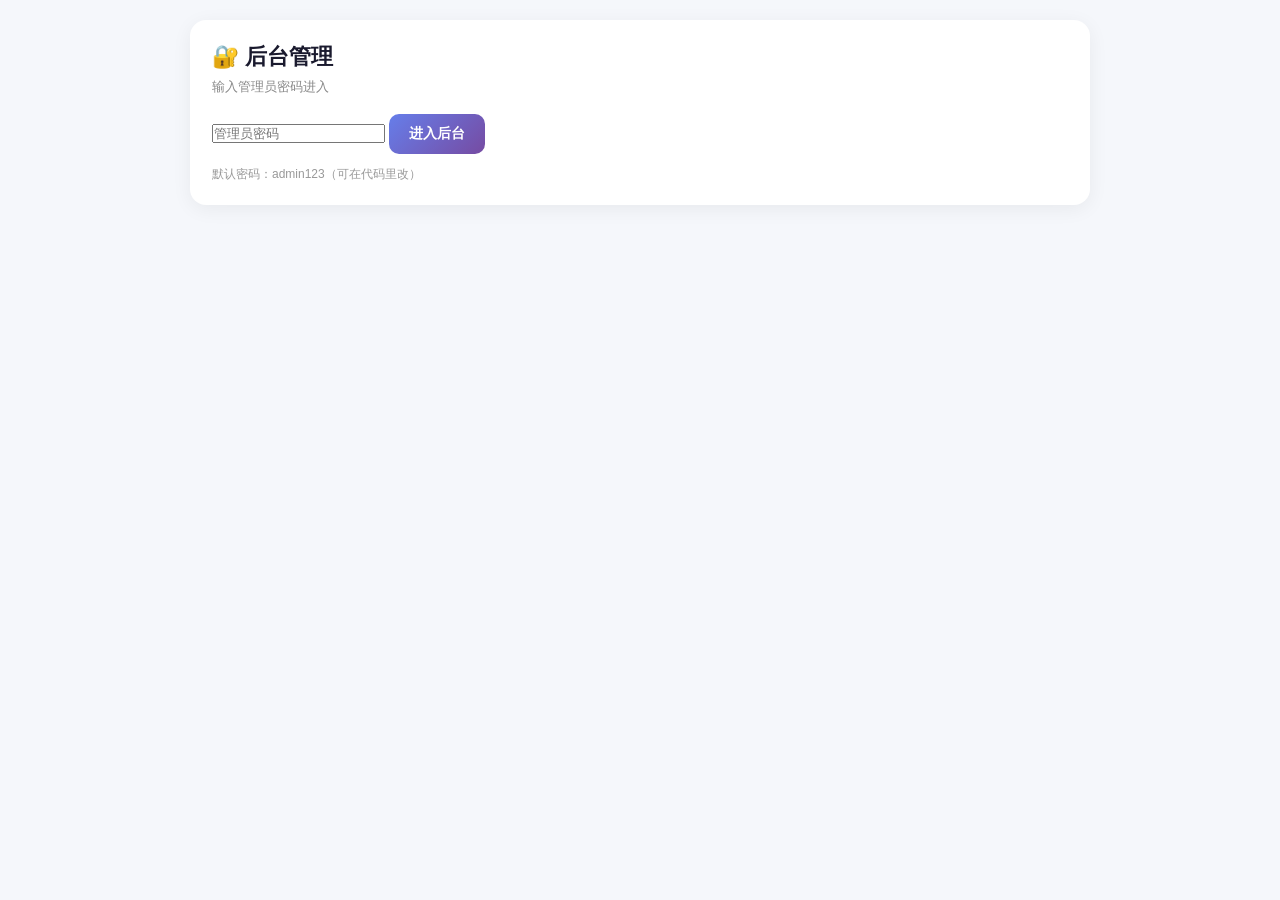
==== commit 14121ae5: "更新 admin.html" ====
--- a/admin.html
+++ b/admin.html
@@ -1,75 +1,179 @@
-<!doctype html>
+<!DOCTYPE html>
 <html lang="zh-CN">
 <head>
-<meta charset="utf-8">
-<meta name="viewport" content="width=device-width,initial-scale=1">
-<title>GlobalYouXuan 后台</title>
-<link rel="stylesheet" href="style.css">
+<meta charset="UTF-8">
+<meta name="viewport" content="width=device-width, initial-scale=1.0, viewport-fit=cover">
+<title>后台管理 - GlobalYouXuan</title>
 <style>
-.admin{padding:80px 16px 40px;max-width:720px;margin:0 auto}
-.panel{border:1px solid var(--line);border-radius:18px;padding:20px;background:var(--card);margin-bottom:16px;box-shadow:var(--shadow)}
-.panel h2{margin:0 0 12px;font-size:18px}
-.panel input,.panel textarea{width:100%;padding:11px;border-radius:10px;border:1px solid var(--line);background:var(--bg);color:var(--text);margin:6px 0}
-.panel button{padding:11px 14px;border-radius:10px;border:0;background:linear-gradient(135deg,var(--cyan),var(--blue));color:#fff;font-weight:700;cursor:pointer;margin-right:8px;margin-top:8px}
-.tip{font-size:13px;color:var(--muted);line-height:1.5;margin:8px 0 12px}
-.out{background:var(--bg);border:1px solid var(--line);border-radius:10px;padding:12px;font-size:13px;word-break:break-all;margin-top:10px;display:none}
-.row{border:1px solid var(--line);border-radius:12px;padding:12px;margin-top:8px;font-size:14px}
+*{margin:0;padding:0;box-sizing:border-box}
+body{font-family:-apple-system,"PingFang SC","Microsoft YaHei",sans-serif;background:#f5f7fb;padding:20px;color:#1a1a2e}
+.container{max-width:900px;margin:0 auto}
+.card{background:#fff;border-radius:16px;padding:22px;box-shadow:0 4px 20px rgba(0,0,0,.06);margin-bottom:18px}
+h1{font-size:22px;margin-bottom:6px}
+.sub{color:#888;font-size:13px;margin-bottom:18px}
+.login-box input{width:100%;padding:12px 14px;border:2px solid #e8ecf1;border-radius:10px;margin-bottom:12px;font-size:15px}
+.btn{padding:11px 20px;background:linear-gradient(135deg,#667eea,#764ba2);color:#fff;border:none;border-radius:10px;font-weight:600;cursor:pointer;font-size:14px}
+.btn-sm{padding:7px 14px;font-size:13px}
+.order-row{border:1px solid #eee;border-radius:12px;padding:14px;margin-bottom:10px}
+.order-row .top{display:flex;justify-content:space-between;align-items:center;flex-wrap:wrap;gap:8px;margin-bottom:8px}
+.order-row .meta{font-size:13px;color:#666;line-height:1.5}
+.status{padding:3px 10px;border-radius:20px;font-size:12px;font-weight:600}
+.status.pending{background:#fff3e0;color:#e65100}
+.status.paid{background:#e8f5e9;color:#2e7d32}
+.status.delivered{background:#e3f2fd;color:#1565c0}
+input.inline{padding:8px 10px;border:1px solid #ddd;border-radius:8px;font-size:13px;width:100%;margin:4px 0}
+.actions{display:flex;gap:8px;flex-wrap:wrap;margin-top:8px}
+.hide{display:none}
 </style>
 </head>
 <body>
-<header class="topbar">
-  <div class="brand">
-    <span class="brand-mark">GY</span>
-    <span class="brand-text"><b>后台</b></span>
+<div class="container">
+  <!-- 管理员登录 -->
+  <div class="card" id="adminLogin">
+    <h1>🔐 后台管理</h1>
+    <p class="sub">输入管理员密码进入</p>
+    <input type="password" id="adminPwd" placeholder="管理员密码">
+    <button class="btn" onclick="checkAdmin()">进入后台</button>
+    <p style="font-size:12px;color:#999;margin-top:12px">默认密码：admin123（可在代码里改）</p>
   </div>
-  <a href="index.html" style="color:var(--cyan)">返回网站</a>
-</header>
 
-<main class="admin">
-  <section class="panel">
-    <h2>确认订单（最简单）</h2>
-    <p class="tip">从 Telegram 通知里复制订单号和密码，填在下面，点生成。然后把结果复制到 confirmed.json 里保存。</p>
-    <input id="cid" placeholder="订单号 例如 GYX18649672">
-    <input id="cpwd" placeholder="密码 例如 SJC3FC">
-    <button type="button" onclick="makeConfirm()">生成确认内容</button>
-    <div class="out" id="out"></div>
-  </section>
-
-  <section class="panel">
-    <h2>操作说明</h2>
-    <p class="tip">
-      1. 客户下单后你收到 Telegram 通知<br>
-      2. 核对 U 是否到账<br>
-      3. 把通知里的订单号、密码填到上面<br>
-      4. 点「生成确认内容」<br>
-      5. 复制生成的内容，打开仓库 confirmed.json，粘贴保存<br>
-      6. 客户即可在查询页输入订单号看到密码
-    </p>
-  </section>
-
-  <section class="panel">
-    <h2>快捷链接</h2>
-    <p class="tip">
-      <a href="order.html" style="color:var(--blue)">订单页</a> ·
-      <a href="query.html" style="color:var(--blue)">查询密码页</a> ·
-      <a href="https://github.com/slq520168-creator/globalyouxuan/blob/main/confirmed.json" style="color:var(--blue)">编辑 confirmed.json</a>
-    </p>
-  </section>
-</main>
+  <!-- 后台内容 -->
+  <div id="adminPanel" class="hide">
+    <div class="card">
+      <h1>📋 全部订单</h1>
+      <p class="sub">实时从 Supabase 读取</p>
+      <button class="btn btn-sm" onclick="loadAllOrders()">🔄 刷新</button>
+      <button class="btn btn-sm" style="background:#888;margin-left:8px" onclick="logoutAdmin()">退出</button>
+    </div>
+    <div id="orderList"></div>
+  </div>
+</div>
 
 <script>
-function makeConfirm(){
-  const id = document.getElementById('cid').value.trim();
-  const pwd = document.getElementById('cpwd').value.trim();
-  const out = document.getElementById('out');
-  if(!id || !pwd){
-    out.style.display = 'block';
-    out.textContent = '请填写订单号和密码';
-    return;
+const SUPABASE_URL = 'https://afzcohtnljnmucrkgcaz.supabase.co';
+const SUPABASE_KEY = 'sb_publishable_EqF-kTNRsSZWhUE8LWB8DQ_UNkTjImv';
+const ADMIN_PASSWORD = 'admin123';  // 自己改成复杂密码
+
+function checkAdmin() {
+  const pwd = document.getElementById('adminPwd').value;
+  if (pwd === ADMIN_PASSWORD) {
+    localStorage.setItem('gyx_admin', '1');
+    document.getElementById('adminLogin').classList.add('hide');
+    document.getElementById('adminPanel').classList.remove('hide');
+    loadAllOrders();
+  } else {
+    alert('密码错误');
   }
-  const line = `{"id":"${id}","pwd":"${pwd}"}`;
-  out.style.display = 'block';
-  out.innerHTML = `把 confirmed.json 改成：<br><br>[${line}]<br><br>如果已有其他订单，就加在数组里：<br>[{之前的}, ${line}]`;
+}
+
+function logoutAdmin() {
+  localStorage.removeItem('gyx_admin');
+  location.reload();
+}
+
+// 页面加载时检查是否已登录管理员
+if (localStorage.getItem('gyx_admin') === '1') {
+  document.getElementById('adminLogin').classList.add('hide');
+  document.getElementById('adminPanel').classList.remove('hide');
+  loadAllOrders();
+}
+
+async function loadAllOrders() {
+  const list = document.getElementById('orderList');
+  list.innerHTML = '<div class="card">加载中...</div>';
+
+  try {
+    // 注意：anon key 默认只能看自己的订单。
+    // 如果这里读不到全部订单，需要你在 Supabase 再加一条 policy 或用 service_role key。
+    const res = await fetch(SUPABASE_URL + '/rest/v1/orders?order=created_at.desc', {
+      headers: {
+        'apikey': SUPABASE_KEY,
+        'Authorization': 'Bearer ' + SUPABASE_KEY
+      }
+    });
+    const orders = await res.json();
+
+    if (!orders || orders.length === 0) {
+      list.innerHTML = '<div class="card">暂无订单</div>';
+      return;
+    }
+
+    let html = '';
+    orders.forEach(o => {
+      html += `
+      <div class="card order-row">
+        <div class="top">
+          <div>
+            <b>${o.plan_name || '方案'}</b>
+            <span style="margin-left:8px;color:#667eea;font-weight:700">${o.plan_price || ''}</span>
+          </div>
+          <span class="status ${o.status}">${o.status}</span>
+        </div>
+        <div class="meta">
+          订单号：${o.order_no || o.id}<br>
+          联系方式：${o.contact || '-'}<br>
+          时间：${o.created_at ? new Date(o.created_at).toLocaleString() : '-'}
+        </div>
+        <div class="actions">
+          <input class="inline" id="url_${o.id}" placeholder="填写交付链接" value="${o.download_url || ''}">
+          <button class="btn btn-sm" onclick="updateOrder('${o.id}','paid')">标记已支付</button>
+          <button class="btn btn-sm" onclick="updateOrder('${o.id}','delivered')">标记已交付</button>
+          <button class="btn btn-sm" style="background:#2e7d32" onclick="saveDownload('${o.id}')">保存链接</button>
+        </div>
+      </div>`;
+    });
+    list.innerHTML = html;
+  } catch (e) {
+    list.innerHTML = '<div class="card">加载失败：' + e.message + '</div>';
+  }
+}
+
+async function updateOrder(id, status) {
+  try {
+    const res = await fetch(SUPABASE_URL + '/rest/v1/orders?id=eq.' + id, {
+      method: 'PATCH',
+      headers: {
+        'apikey': SUPABASE_KEY,
+        'Authorization': 'Bearer ' + SUPABASE_KEY,
+        'Content-Type': 'application/json',
+        'Prefer': 'return=minimal'
+      },
+      body: JSON.stringify({ status })
+    });
+    if (res.ok) {
+      alert('状态已更新');
+      loadAllOrders();
+    } else {
+      alert('更新失败，可能需要 service_role 权限');
+    }
+  } catch (e) {
+    alert('错误：' + e.message);
+  }
+}
+
+async function saveDownload(id) {
+  const url = document.getElementById('url_' + id).value.trim();
+  if (!url) return alert('请填写链接');
+  try {
+    const res = await fetch(SUPABASE_URL + '/rest/v1/orders?id=eq.' + id, {
+      method: 'PATCH',
+      headers: {
+        'apikey': SUPABASE_KEY,
+        'Authorization': 'Bearer ' + SUPABASE_KEY,
+        'Content-Type': 'application/json',
+        'Prefer': 'return=minimal'
+      },
+      body: JSON.stringify({ download_url: url, status: 'delivered' })
+    });
+    if (res.ok) {
+      alert('交付链接已保存');
+      loadAllOrders();
+    } else {
+      alert('保存失败');
+    }
+  } catch (e) {
+    alert('错误：' + e.message);
+  }
 }
 </script>
 </body>
